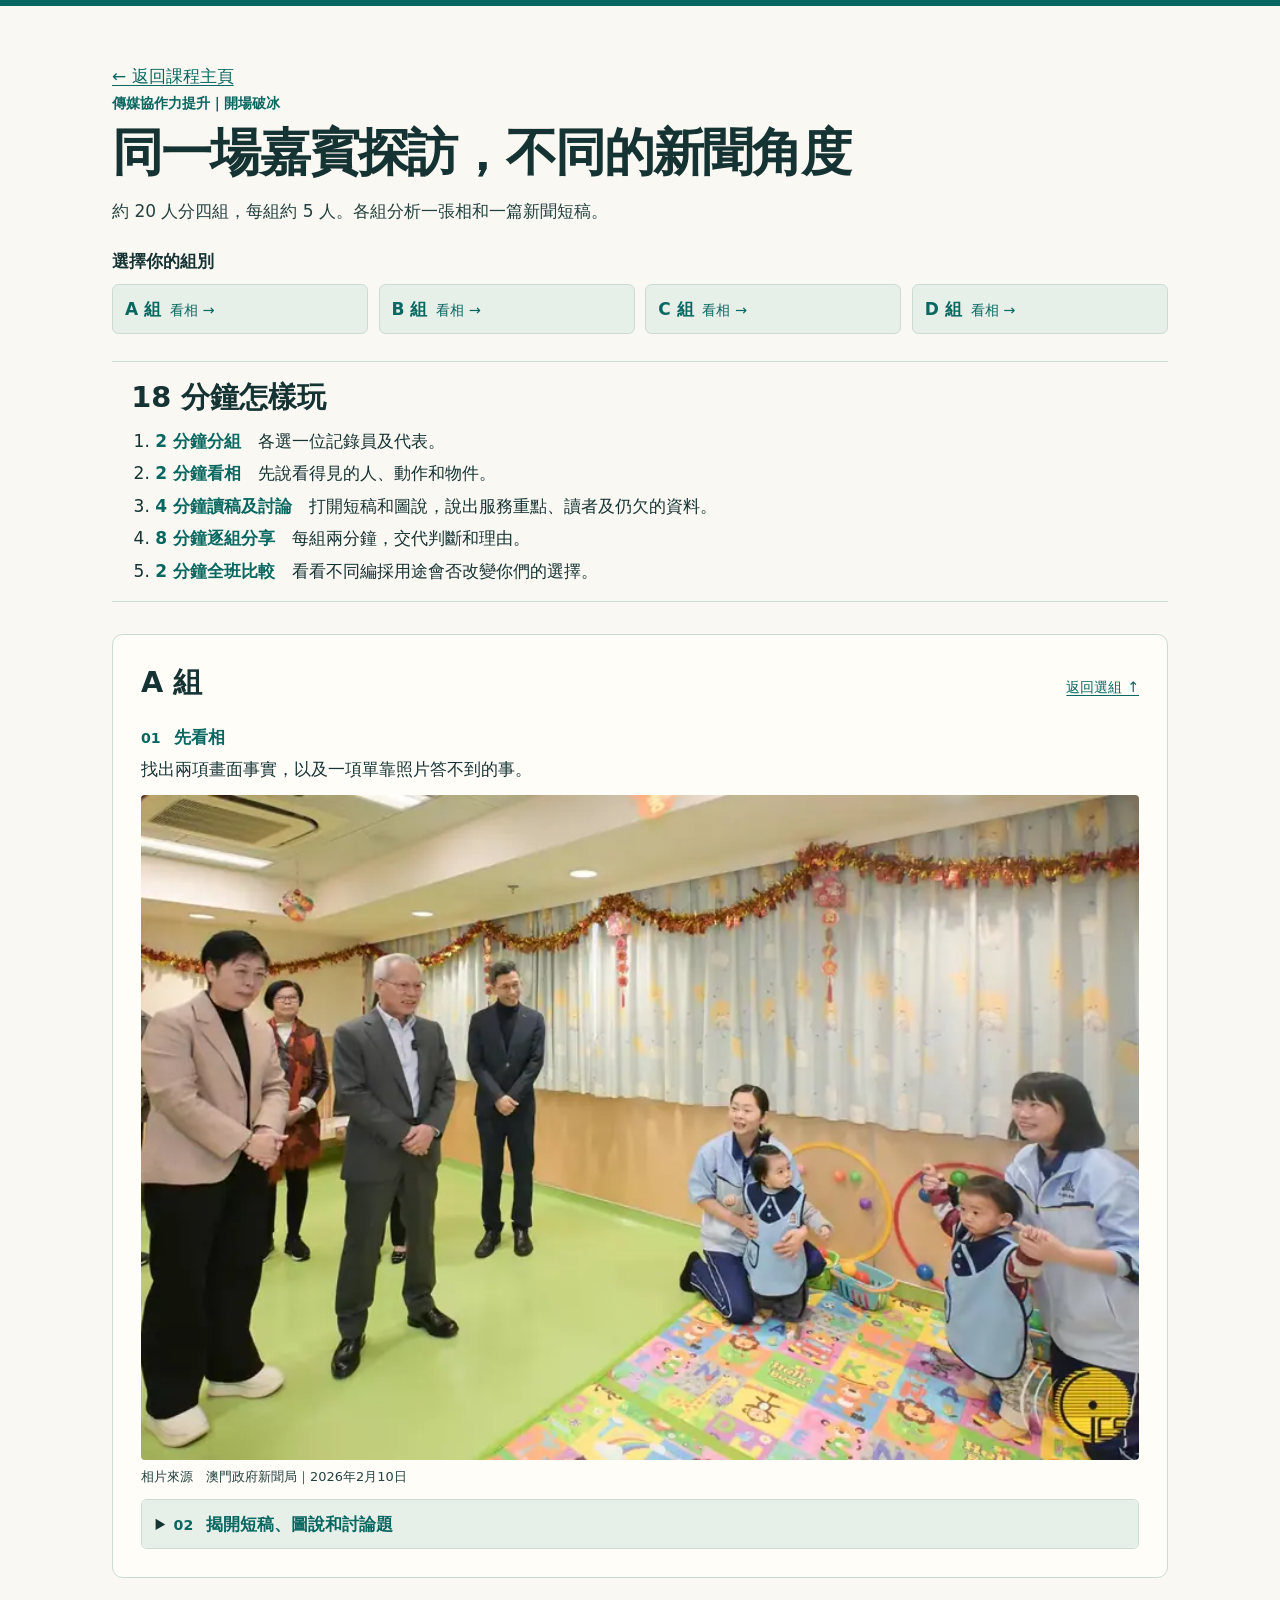
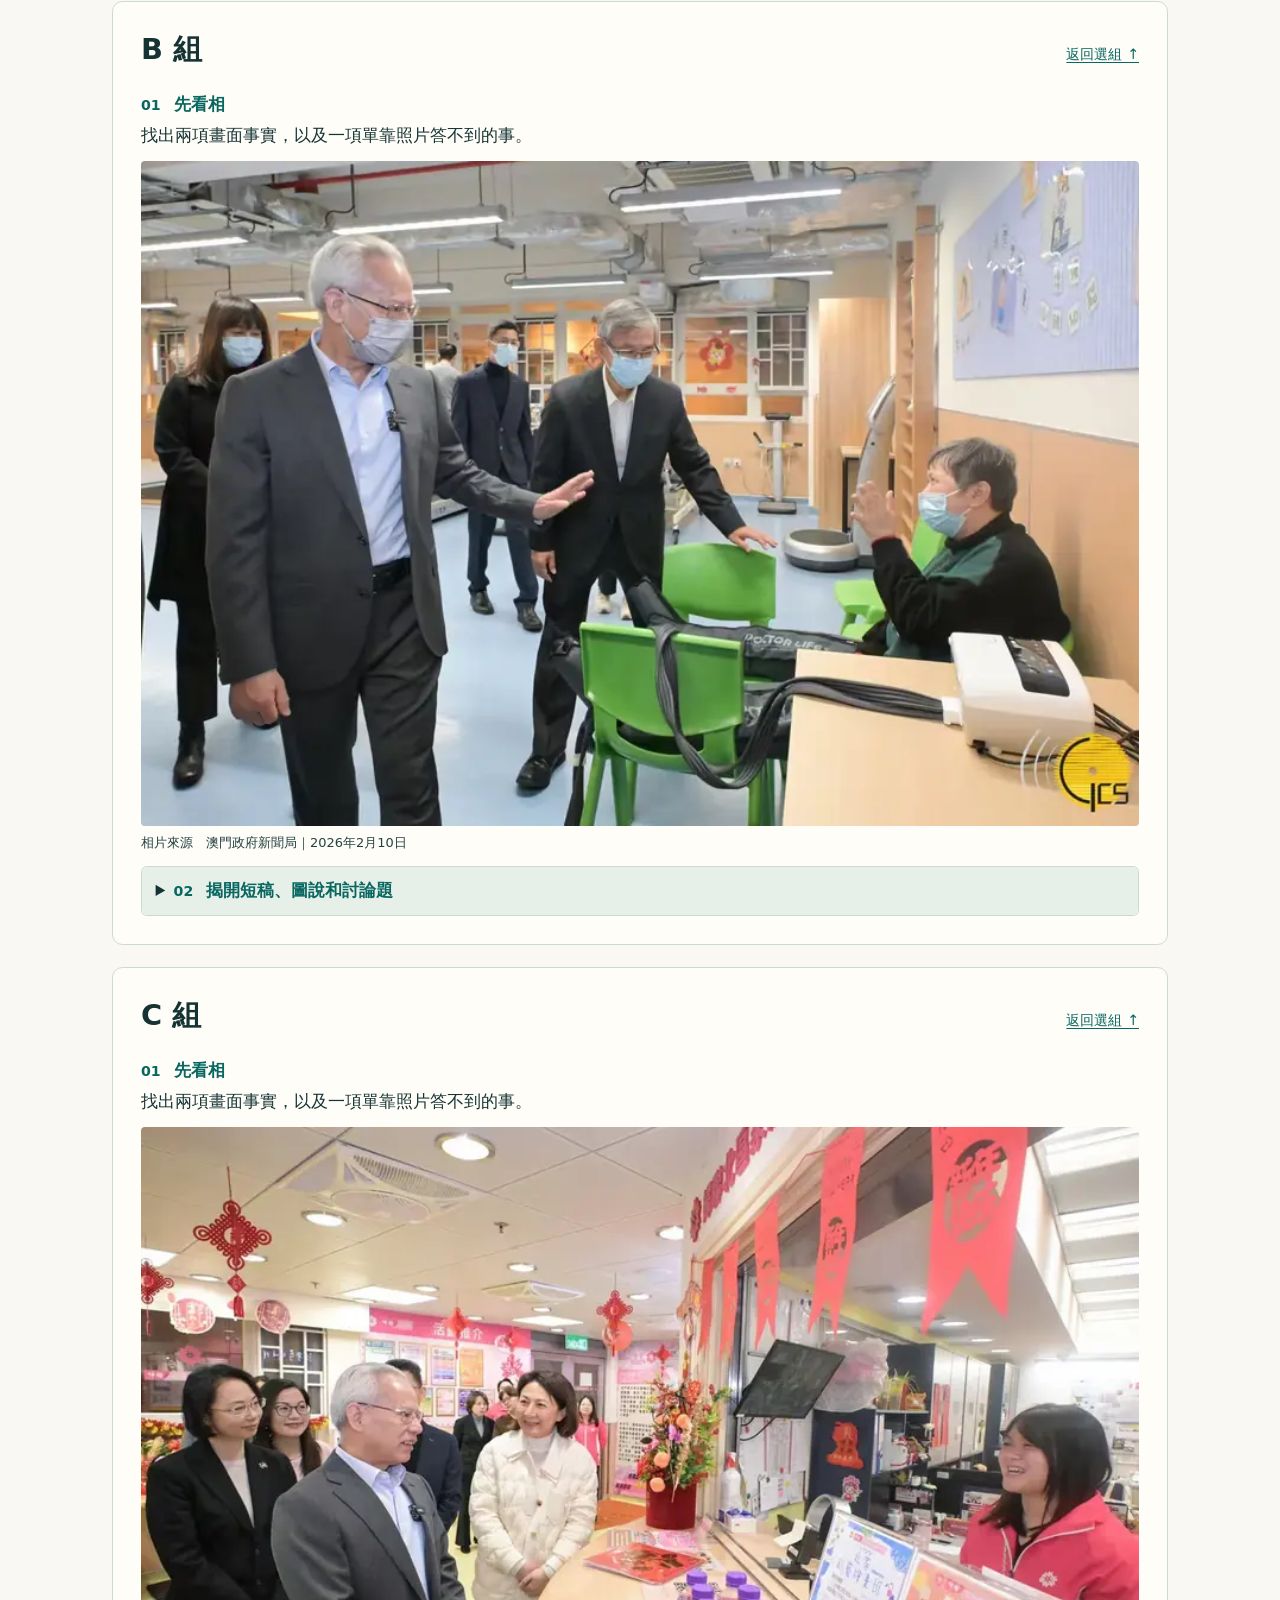
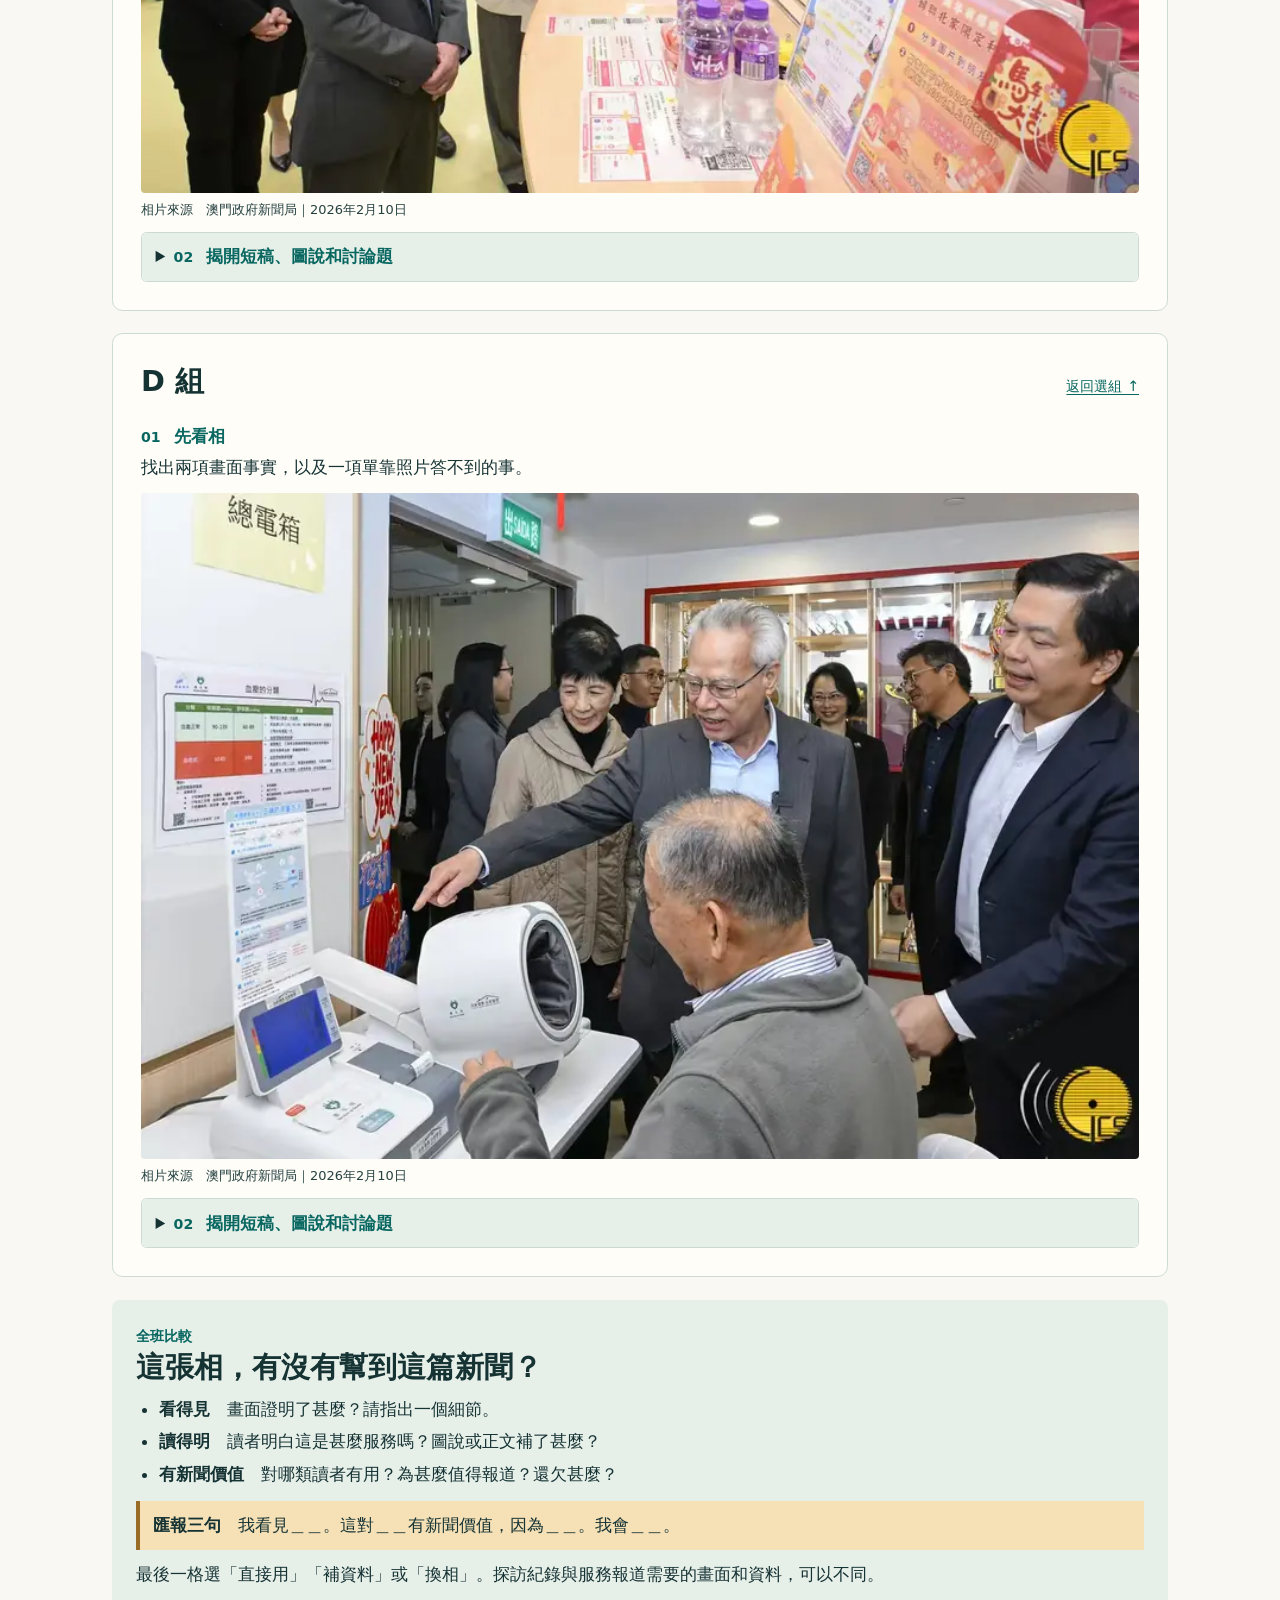
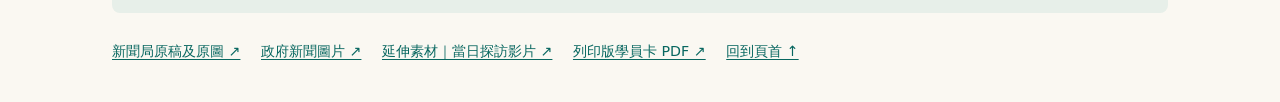
==== icebreaker.html @ f26a5cd6 "Publish reusable media training classroom" ====
<!doctype html>
<html lang="zh-Hant">
<head>
<meta charset="utf-8">
<meta name="viewport" content="width=device-width, initial-scale=1">
<meta name="robots" content="noindex,nofollow"><title>同一場嘉賓探訪，不同的新聞角度｜課堂破冰</title>
<style>
:root {
  color-scheme: light;
  --paper: #faf8f2;
  --ink: #163334;
  --body: #244140;
  --teal: #086760;
  --pale: #e7efe9;
  --rule: #cbdad3;
  --gold: #f6e1b7;
  --brown: #553a14;
}
* { box-sizing: border-box; }
body {
  margin: 0;
  color: var(--ink);
  background: var(--paper);
  font-family: system-ui, "PingFang TC", "Noto Sans CJK TC", "Microsoft JhengHei", sans-serif;
  font-size: 1.0625rem;
  line-height: 1.7;
  border-block-start: .4rem solid var(--teal);
}
.wrap { width: min(66rem, 100% - 2rem); margin-inline: auto; }
main { padding-block: clamp(1.5rem, 5vw, 3.5rem) 2rem; }
h1, h2, h3, p { margin: 0; }
h1 { font-size: clamp(1.85rem, 5.5vw, 3.2rem); letter-spacing: -.035em; line-height: 1.2; margin-block: .4rem .85rem; }
h2 { font-size: clamp(1.35rem, 3vw, 1.8rem); line-height: 1.35; }
h3 { font-size: clamp(1.1rem, 3vw, 1.42rem); line-height: 1.5; margin-block: .25rem .5rem; }
a { color: var(--teal); text-underline-offset: .2em; }
:focus-visible { outline: .18rem solid var(--teal); outline-offset: .2rem; }
.eyebrow, .label, .step { color: var(--teal); font-weight: 700; }
.eyebrow, .label { font-size: .9rem; }
.intro p:last-child { color: var(--body); }
.group-nav { margin-block: 1.35rem 1.7rem; }
.group-nav p { margin-bottom: .5rem; font-weight: 700; }
.group-links { display: grid; grid-template-columns: repeat(4, minmax(0, 1fr)); gap: .65rem; }
.group-links a {
  display: flex; align-items: baseline; flex-wrap: wrap; gap: .2rem .55rem;
  padding: .6rem .75rem; min-height: 2.9rem; text-decoration: none;
  background: var(--pale); border: 1px solid var(--rule); border-radius: .4rem;
}
.group-links a:hover, .group-links a:focus-visible { background: #d8e9df; }
.group-links strong { white-space: nowrap; }
.group-links span, .return { font-size: .9rem; }
.flow { margin-block: 0 2rem; padding: 1rem 1.2rem; border-block: 1px solid var(--rule); }
.flow ol { margin-block: .6rem 0; padding-inline-start: 1.5rem; }
.flow li + li { margin-block-start: .22rem; }
.flow strong { color: var(--teal); }
.case {
  background: #fffdf8; border: 1px solid var(--rule);
  padding: clamp(.9rem, 3.2vw, 1.75rem);
  margin-block: 0 1.4rem; border-radius: .65rem;
}
.case:target { border-color: var(--teal); }
.case-header { display: flex; align-items: baseline; justify-content: space-between; gap: .4rem .8rem; flex-wrap: wrap; margin-bottom: .85rem; }
.return { display: inline-flex; align-items: center; min-height: 2.75rem; }
.step span { display: inline-block; margin-right: .45rem; font-variant-numeric: tabular-nums; font-size: .83em; }
.case > .step + p { margin-block: .15rem .7rem; }
figure { margin: 0; }
figure img { display: block; width: 100%; height: auto; background: var(--pale); border-radius: .25rem; }
figcaption { font-size: .81rem; color: var(--body); padding-block: .38rem .7rem; }
details { border: 1px solid var(--rule); border-radius: .35rem; }
summary { cursor: pointer; min-height: 2.75rem; padding: .6rem .85rem; background: var(--pale); border-radius: .3rem; }
summary:hover { background: #d8e9df; }
.reveal { padding: .85rem; }
.caption, .prompt { margin-top: .85rem; padding: .72rem .85rem; border-radius: .25rem; }
.caption { background: var(--pale); }
.prompt { background: var(--gold); color: var(--brown); }
.prompt .label { color: var(--brown); }
.source { display: flex; flex-wrap: wrap; gap: .25rem 1.2rem; margin-top: .6rem; font-size: .89rem; }
.source a { display: inline-flex; align-items: center; min-height: 2.75rem; }
.compare { padding: clamp(.9rem, 3vw, 1.5rem); background: var(--pale); border-radius: .5rem; }
.compare ul { margin-block: .5rem .75rem; padding-inline-start: 1.45rem; }
.compare li + li { margin-top: .22rem; }
.vote { border-inline-start: .25rem solid #996d26; background: var(--gold); padding: .65rem .8rem; }
.compare p:last-child { margin-top: .6rem; }
.footer { font-size: .89rem; margin-top: 1.25rem; }
.footer a { display: inline-block; margin-inline-end: 1rem; padding-block: .4rem; }
@media (max-width: 38rem) {
  .group-links { grid-template-columns: repeat(2, minmax(0, 1fr)); }
}
</style>
</head>
<body>
<main class="wrap">
  <p><a href="./" id="classroom-return">← 返回課程主頁</a></p>
  <header class="intro" id="top">
    <p class="eyebrow">傳媒協作力提升｜開場破冰</p>
    <h1>同一場嘉賓探訪，不同的新聞角度</h1>
    <p>約 20 人分四組，每組約 5 人。各組分析一張相和一篇新聞短稿。</p>
  </header>
  <nav class="group-nav" id="groups" aria-label="選擇組別">
    <p>選擇你的組別</p>
    <div class="group-links"><a href="#group-A"><strong>A 組</strong><span>看相 →</span></a><a href="#group-B"><strong>B 組</strong><span>看相 →</span></a><a href="#group-C"><strong>C 組</strong><span>看相 →</span></a><a href="#group-D"><strong>D 組</strong><span>看相 →</span></a></div>
  </nav>
  <section class="flow" aria-labelledby="flow-title">
    <h2 id="flow-title">18 分鐘怎樣玩</h2>
    <ol>
      <li><strong>2 分鐘分組</strong>　各選一位記錄員及代表。</li>
      <li><strong>2 分鐘看相</strong>　先說看得見的人、動作和物件。</li>
      <li><strong>4 分鐘讀稿及討論</strong>　打開短稿和圖說，說出服務重點、讀者及仍欠的資料。</li>
      <li><strong>8 分鐘逐組分享</strong>　每組兩分鐘，交代判斷和理由。</li>
      <li><strong>2 分鐘全班比較</strong>　看看不同編採用途會否改變你們的選擇。</li>
    </ol>
  </section>

  
<section class="case" id="group-A" aria-labelledby="heading-A">
  <header class="case-header">
    <h2 id="heading-A">A 組</h2>
    <a href="#groups" class="return">返回選組 ↑</a>
  </header>
  <p class="step"><span>01</span> 先看相</p>
  <p>找出兩項畫面事實，以及一項單靠照片答不到的事。</p>
  <figure>
    <img src="[data-uri]" alt="有人站在室內，一旁有成人、幼兒、地墊及玩具。" width="840" height="560" loading="eager" decoding="async">
    <figcaption>相片來源　澳門政府新聞局｜2026年2月10日</figcaption>
  </figure>
  <details>
    <summary><span class="step"><span>02</span> 揭開短稿、圖說和討論題</span></summary>
    <div class="reveal">
      <p class="label">托兒服務｜據官方原稿改寫</p>
      <h3>岑浩輝到訪小海鷗托兒所　了解幼兒照護安排</h3>
      <p>2026年2月10日，行政長官岑浩輝到望廈社屋探訪澳門街坊會聯合總會屬下的小海鷗托兒所，了解托兒設施、幼兒日常照護流程及培育安排。探訪期間，岑浩輝與在場幼兒互動。</p>
      <div class="caption">
        <p class="label">圖片說明｜課堂示範</p>
        <p>岑浩輝在小海鷗托兒所探訪，兩名工作人員在遊戲區陪伴幼兒。</p>
      </div>
      <div class="prompt">
        <p class="label">本組討論</p>
        <p>如果讀者是正在找托兒服務的家長，這張相回答了甚麼？還想知道甚麼？</p>
      </div>
      <p class="source"><a href="https://www.gcs.gov.mo/news/detail/zh-hant/N26BJfJbIP" target="_blank" rel="noopener noreferrer">閱讀新聞局同日原稿 ↗</a> <a href="#compare">匯報三句 ↓</a></p>
    </div>
  </details>
</section>

<section class="case" id="group-B" aria-labelledby="heading-B">
  <header class="case-header">
    <h2 id="heading-B">B 組</h2>
    <a href="#groups" class="return">返回選組 ↑</a>
  </header>
  <p class="step"><span>01</span> 先看相</p>
  <p>找出兩項畫面事實，以及一項單靠照片答不到的事。</p>
  <figure>
    <img src="[data-uri]" alt="有人站在座椅旁作手勢，前方坐著一人，桌上有設備。" width="840" height="560" loading="lazy" decoding="async">
    <figcaption>相片來源　澳門政府新聞局｜2026年2月10日</figcaption>
  </figure>
  <details>
    <summary><span class="step"><span>02</span> 揭開短稿、圖說和討論題</span></summary>
    <div class="reveal">
      <p class="label">康復服務｜據官方原稿改寫</p>
      <h3>岑浩輝探訪華暉康復中心　了解住宿及展能服務</h3>
      <p>2026年2月10日，行政長官岑浩輝探訪澳門明愛開辦的華暉康復綜合服務中心，了解中心為智障及自閉症人士提供的住宿與展能服務，以及為有發展障礙的兒童及青少年提供的日間暫托。</p>
      <div class="caption">
        <p class="label">圖片說明｜課堂示範</p>
        <p>岑浩輝在華暉康復綜合服務中心與一名坐在設備旁的服務使用者互動。</p>
      </div>
      <div class="prompt">
        <p class="label">本組討論</p>
        <p>你看見了甚麼行動？單憑照片，能分辨是哪一種康復服務嗎？</p>
      </div>
      <p class="source"><a href="https://www.gcs.gov.mo/news/detail/zh-hant/N26BJfJbIP" target="_blank" rel="noopener noreferrer">閱讀新聞局同日原稿 ↗</a> <a href="#compare">匯報三句 ↓</a></p>
    </div>
  </details>
</section>

<section class="case" id="group-C" aria-labelledby="heading-C">
  <header class="case-header">
    <h2 id="heading-C">C 組</h2>
    <a href="#groups" class="return">返回選組 ↑</a>
  </header>
  <p class="step"><span>01</span> 先看相</p>
  <p>找出兩項畫面事實，以及一項單靠照片答不到的事。</p>
  <figure>
    <img src="[data-uri]" alt="一群人在室內櫃位前，櫃位後有一人，旁邊有宣傳品。" width="840" height="560" loading="lazy" decoding="async">
    <figcaption>相片來源　澳門政府新聞局｜2026年2月10日</figcaption>
  </figure>
  <details>
    <summary><span class="step"><span>02</span> 揭開短稿、圖說和討論題</span></summary>
    <div class="reveal">
      <p class="label">家庭支援｜據官方原稿改寫</p>
      <h3>岑浩輝到訪婦聯北區中心　聽取家庭支援服務介紹</h3>
      <p>2026年2月10日，行政長官岑浩輝探訪澳門婦女聯合總會的北區家庭服務中心，聽取中心介紹社區支援工作。相關服務旨在增進家人之間的關係，預防家庭問題。岑浩輝亦與在場服務使用者交流。</p>
      <div class="caption">
        <p class="label">圖片說明｜課堂示範</p>
        <p>岑浩輝在婦聯北區家庭服務中心的接待處與職員交流。</p>
      </div>
      <div class="prompt">
        <p class="label">本組討論</p>
        <p>接待處畫面能帶出甚麼？要說明家庭支援，可以再補甚麼畫面或資料？</p>
      </div>
      <p class="source"><a href="https://www.gcs.gov.mo/news/detail/zh-hant/N26BJfJbIP" target="_blank" rel="noopener noreferrer">閱讀新聞局同日原稿 ↗</a> <a href="#compare">匯報三句 ↓</a></p>
    </div>
  </details>
</section>

<section class="case" id="group-D" aria-labelledby="heading-D">
  <header class="case-header">
    <h2 id="heading-D">D 組</h2>
    <a href="#groups" class="return">返回選組 ↑</a>
  </header>
  <p class="step"><span>01</span> 先看相</p>
  <p>找出兩項畫面事實，以及一項單靠照片答不到的事。</p>
  <figure>
    <img src="[data-uri]" alt="一人指向設備，另一人坐在設備前，旁邊有其他人。" width="840" height="560" loading="lazy" decoding="async">
    <figcaption>相片來源　澳門政府新聞局｜2026年2月10日</figcaption>
  </figure>
  <details>
    <summary><span class="step"><span>02</span> 揭開短稿、圖說和討論題</span></summary>
    <div class="reveal">
      <p class="label">安老服務｜據官方原稿改寫</p>
      <h3>岑浩輝探訪工聯望廈老人中心　了解長者日間服務</h3>
      <p>2026年2月10日，行政長官岑浩輝到訪澳門工會聯合總會屬下的望廈老人中心，了解中心的長者日間服務、家居照顧及支援工作，並與在場參與活動的長者交談。</p>
      <div class="caption">
        <p class="label">圖片說明｜課堂示範</p>
        <p>岑浩輝在望廈老人中心指向量血壓設備，一名長者坐在設備前。</p>
      </div>
      <div class="prompt">
        <p class="label">本組討論</p>
        <p>量血壓設備令照片更具體。它能代表稿件提到的家居照顧嗎？</p>
      </div>
      <p class="source"><a href="https://www.gcs.gov.mo/news/detail/zh-hant/N26BJfJbIP" target="_blank" rel="noopener noreferrer">閱讀新聞局同日原稿 ↗</a> <a href="#compare">匯報三句 ↓</a></p>
    </div>
  </details>
</section>

  <section class="compare" id="compare" aria-labelledby="compare-title">
    <p class="eyebrow">全班比較</p>
    <h2 id="compare-title">這張相，有沒有幫到這篇新聞？</h2>
    <ul>
      <li><strong>看得見</strong>　畫面證明了甚麼？請指出一個細節。</li>
      <li><strong>讀得明</strong>　讀者明白這是甚麼服務嗎？圖說或正文補了甚麼？</li>
      <li><strong>有新聞價值</strong>　對哪類讀者有用？為甚麼值得報道？還欠甚麼？</li>
    </ul>
    <p class="vote"><strong>匯報三句</strong>　我看見＿＿。這對＿＿有新聞價值，因為＿＿。我會＿＿。</p>
    <p>最後一格選「直接用」「補資料」或「換相」。探訪紀錄與服務報道需要的畫面和資料，可以不同。</p>
  </section>
  <footer class="footer">
    <a href="https://www.gcs.gov.mo/news/detail/zh-hant/N26BJfJbIP" target="_blank" rel="noopener noreferrer">新聞局原稿及原圖 ↗</a>
    <a href="https://www.gov.mo/zh-hant/news/1215395/" target="_blank" rel="noopener noreferrer">政府新聞圖片 ↗</a>
    <a href="https://www.youtube.com/watch?v=fDEyA7kWEuo" target="_blank" rel="noopener noreferrer">延伸素材｜當日探訪影片 ↗</a>
    <a href="https://chatgpt.com/library?file_id=libfile_eb724729a9508191b586e720d718692e&amp;account_id=personal" target="_blank" rel="noopener noreferrer">列印版學員卡 PDF ↗</a>
    <a href="#top">回到頁首 ↑</a>
  </footer>
</main>
<script src="./icebreaker-nav.js" defer></script>
</body>
</html>
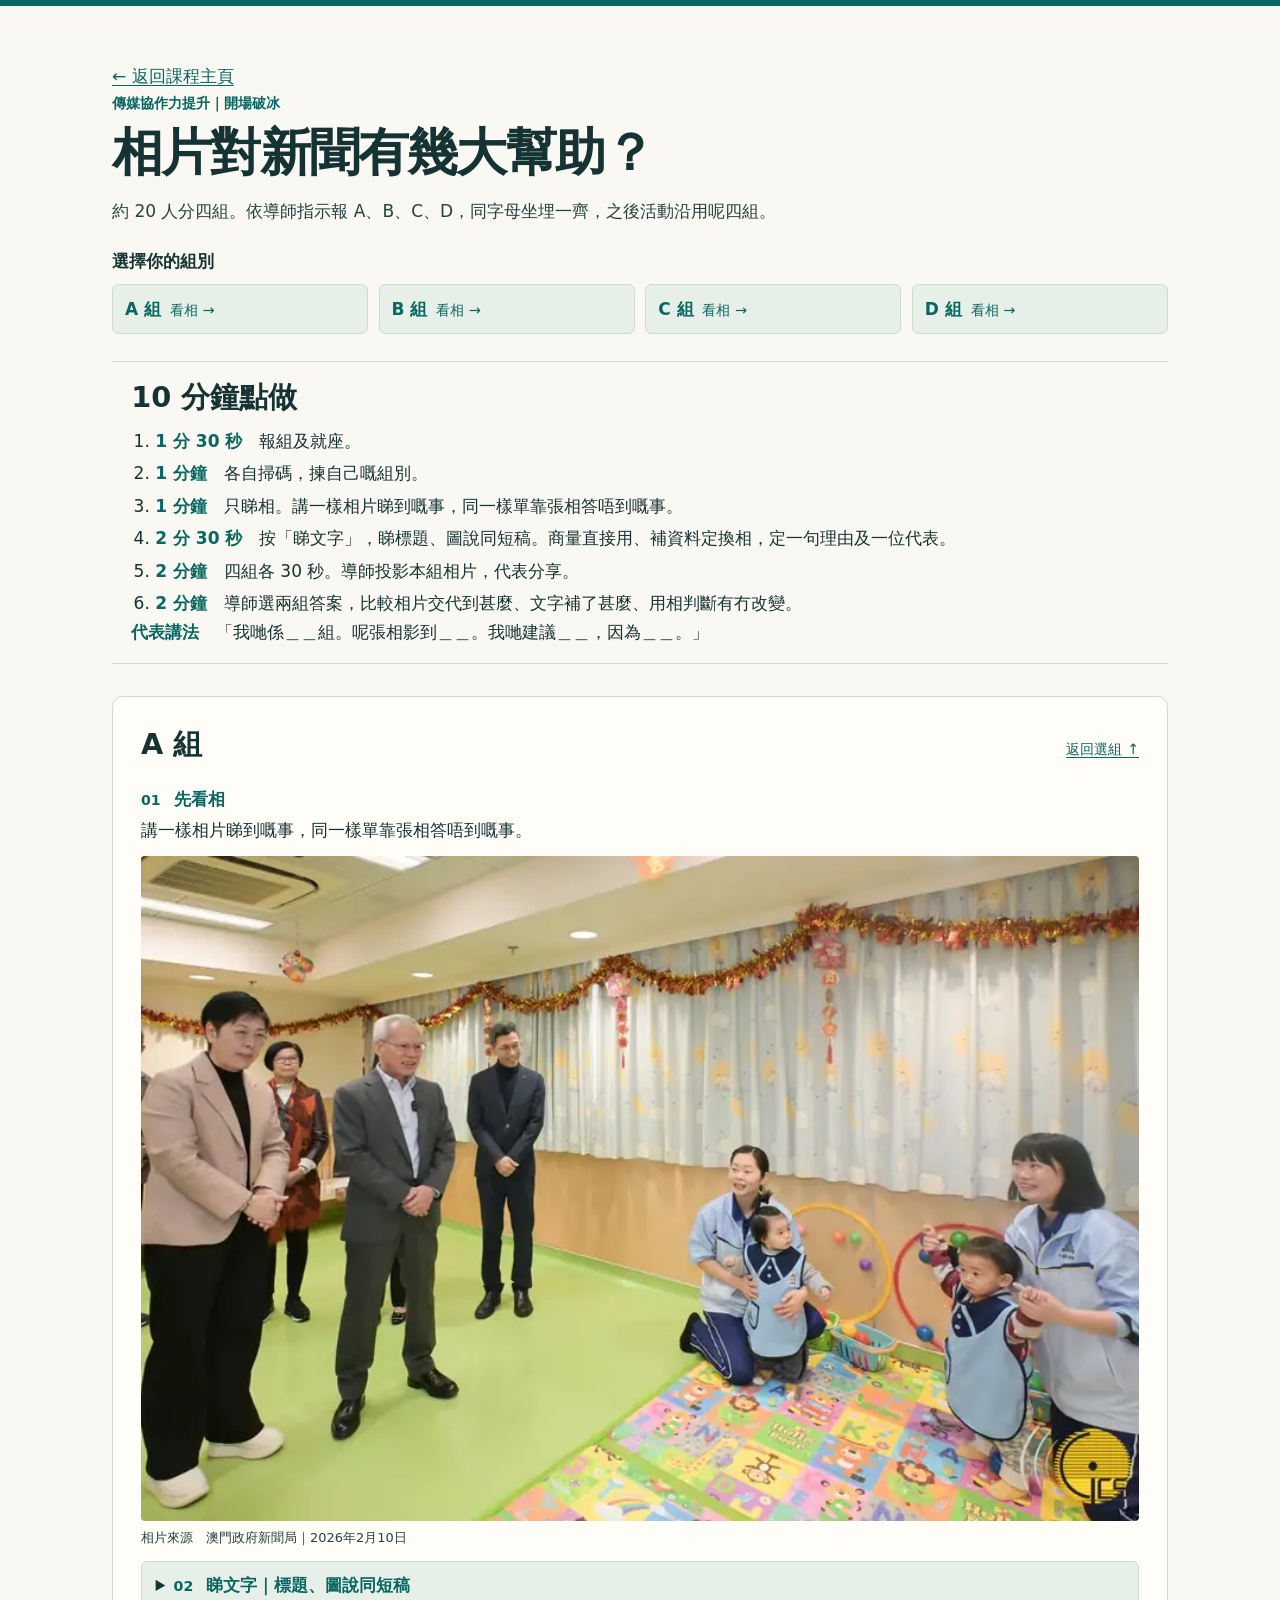
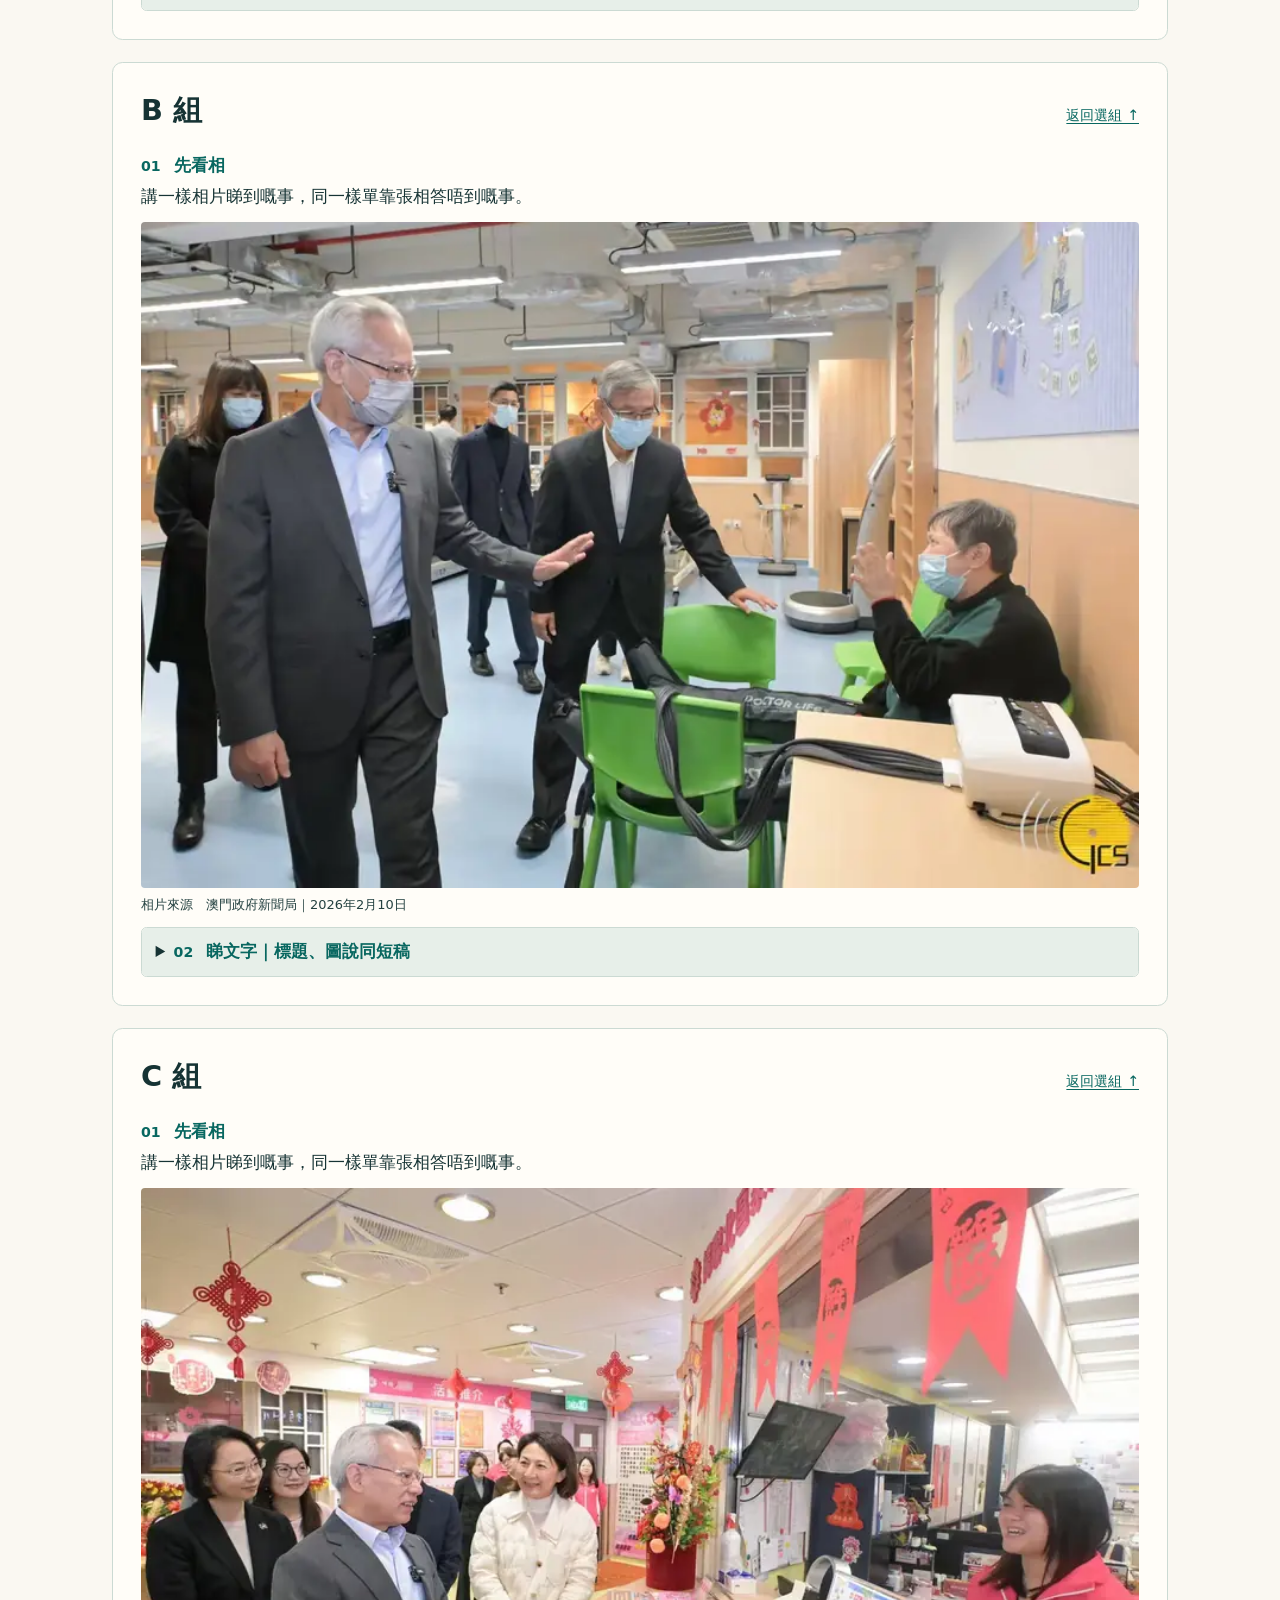
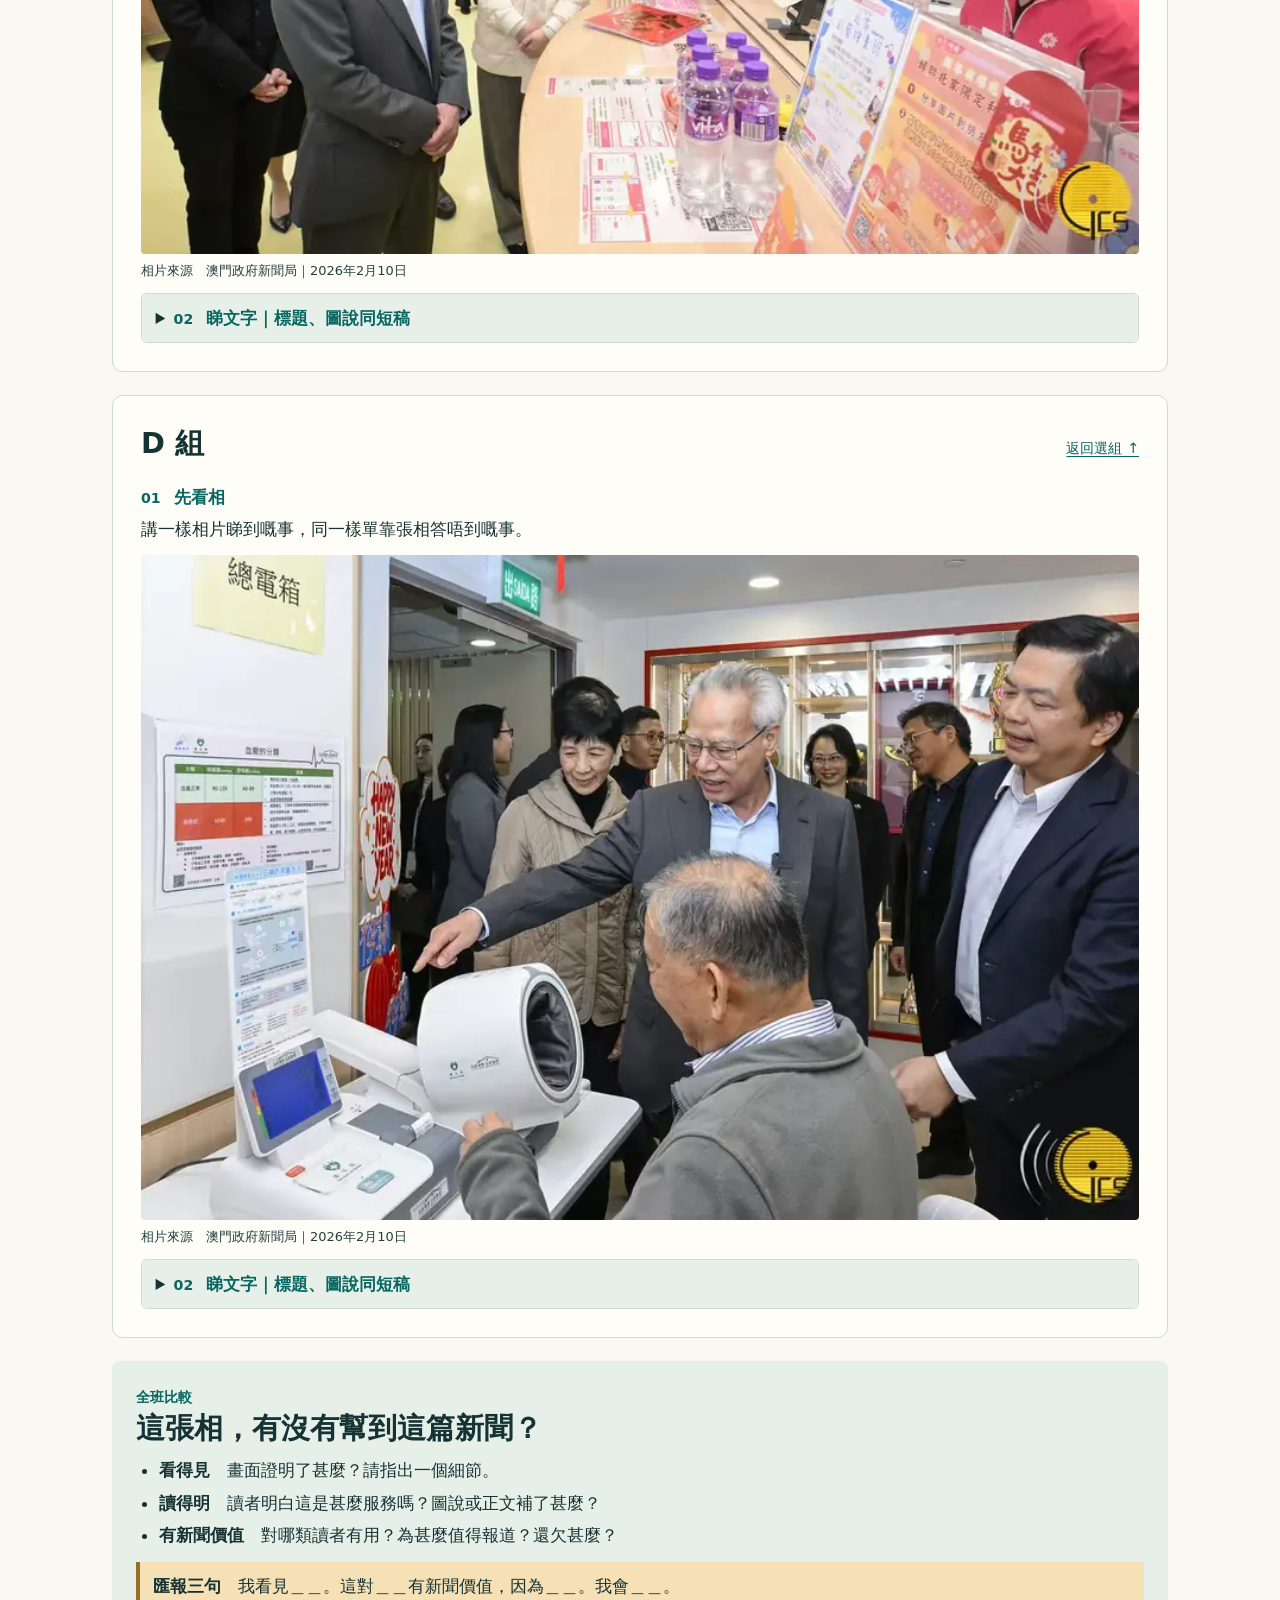
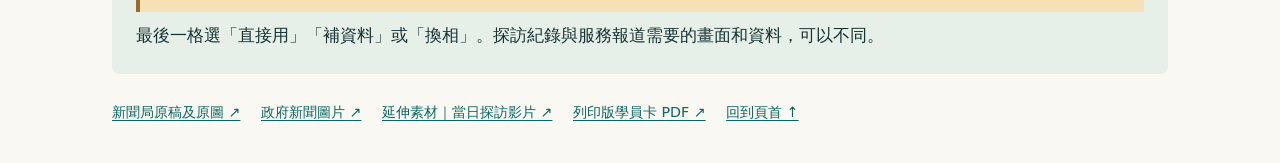
==== commit 1dd978f6: "Run the four-group photo icebreaker in ten minutes" ====
--- a/icebreaker.html
+++ b/icebreaker.html
@@ -3,7 +3,7 @@
 <head>
 <meta charset="utf-8">
 <meta name="viewport" content="width=device-width, initial-scale=1">
-<meta name="robots" content="noindex,nofollow"><title>同一場嘉賓探訪，不同的新聞角度｜課堂破冰</title>
+<meta name="robots" content="noindex,nofollow"><title>相片對新聞有幾大幫助？｜課堂破冰</title>
 <style>
 :root {
   color-scheme: light;
@@ -85,6 +85,7 @@
 @media (max-width: 38rem) {
   .group-links { grid-template-columns: repeat(2, minmax(0, 1fr)); }
 }
+[hidden]{display:none!important}
 </style>
 </head>
 <body>
@@ -92,22 +93,24 @@
   <p><a href="./" id="classroom-return">← 返回課程主頁</a></p>
   <header class="intro" id="top">
     <p class="eyebrow">傳媒協作力提升｜開場破冰</p>
-    <h1>同一場嘉賓探訪，不同的新聞角度</h1>
-    <p>約 20 人分四組，每組約 5 人。各組分析一張相和一篇新聞短稿。</p>
+    <h1>相片對新聞有幾大幫助？</h1>
+    <p>約 20 人分四組。依導師指示報 A、B、C、D，同字母坐埋一齊，之後活動沿用呢四組。</p>
   </header>
   <nav class="group-nav" id="groups" aria-label="選擇組別">
     <p>選擇你的組別</p>
     <div class="group-links"><a href="#group-A"><strong>A 組</strong><span>看相 →</span></a><a href="#group-B"><strong>B 組</strong><span>看相 →</span></a><a href="#group-C"><strong>C 組</strong><span>看相 →</span></a><a href="#group-D"><strong>D 組</strong><span>看相 →</span></a></div>
   </nav>
   <section class="flow" aria-labelledby="flow-title">
-    <h2 id="flow-title">18 分鐘怎樣玩</h2>
+    <h2 id="flow-title">10 分鐘點做</h2>
     <ol>
-      <li><strong>2 分鐘分組</strong>　各選一位記錄員及代表。</li>
-      <li><strong>2 分鐘看相</strong>　先說看得見的人、動作和物件。</li>
-      <li><strong>4 分鐘讀稿及討論</strong>　打開短稿和圖說，說出服務重點、讀者及仍欠的資料。</li>
-      <li><strong>8 分鐘逐組分享</strong>　每組兩分鐘，交代判斷和理由。</li>
-      <li><strong>2 分鐘全班比較</strong>　看看不同編採用途會否改變你們的選擇。</li>
+      <li><strong>1 分 30 秒</strong>　報組及就座。</li>
+      <li><strong>1 分鐘</strong>　各自掃碼，揀自己嘅組別。</li>
+      <li><strong>1 分鐘</strong>　只睇相。講一樣相片睇到嘅事，同一樣單靠張相答唔到嘅事。</li>
+      <li><strong>2 分 30 秒</strong>　按「睇文字」，睇標題、圖說同短稿。商量直接用、補資料定換相，定一句理由及一位代表。</li>
+      <li><strong>2 分鐘</strong>　四組各 30 秒。導師投影本組相片，代表分享。</li>
+      <li><strong>2 分鐘</strong>　導師選兩組答案，比較相片交代到甚麼、文字補了甚麼、用相判斷有冇改變。</li>
     </ol>
+    <p><strong>代表講法</strong>　「我哋係＿＿組。呢張相影到＿＿。我哋建議＿＿，因為＿＿。」</p>
   </section>
 
   
@@ -117,13 +120,13 @@
     <a href="#groups" class="return">返回選組 ↑</a>
   </header>
   <p class="step"><span>01</span> 先看相</p>
-  <p>找出兩項畫面事實，以及一項單靠照片答不到的事。</p>
+  <p>講一樣相片睇到嘅事，同一樣單靠張相答唔到嘅事。</p>
   <figure>
     <img src="[data-uri]" alt="有人站在室內，一旁有成人、幼兒、地墊及玩具。" width="840" height="560" loading="eager" decoding="async">
     <figcaption>相片來源　澳門政府新聞局｜2026年2月10日</figcaption>
   </figure>
   <details>
-    <summary><span class="step"><span>02</span> 揭開短稿、圖說和討論題</span></summary>
+    <summary><span class="step"><span>02</span> 睇文字｜標題、圖說同短稿</span></summary>
     <div class="reveal">
       <p class="label">托兒服務｜據官方原稿改寫</p>
       <h3>岑浩輝到訪小海鷗托兒所　了解幼兒照護安排</h3>
@@ -133,7 +136,7 @@
         <p>岑浩輝在小海鷗托兒所探訪，兩名工作人員在遊戲區陪伴幼兒。</p>
       </div>
       <div class="prompt">
-        <p class="label">本組討論</p>
+        <p class="label">本組討論｜直接用、補資料，定換相？</p>
         <p>如果讀者是正在找托兒服務的家長，這張相回答了甚麼？還想知道甚麼？</p>
       </div>
       <p class="source"><a href="https://www.gcs.gov.mo/news/detail/zh-hant/N26BJfJbIP" target="_blank" rel="noopener noreferrer">閱讀新聞局同日原稿 ↗</a> <a href="#compare">匯報三句 ↓</a></p>
@@ -147,13 +150,13 @@
     <a href="#groups" class="return">返回選組 ↑</a>
   </header>
   <p class="step"><span>01</span> 先看相</p>
-  <p>找出兩項畫面事實，以及一項單靠照片答不到的事。</p>
+  <p>講一樣相片睇到嘅事，同一樣單靠張相答唔到嘅事。</p>
   <figure>
     <img src="[data-uri]" alt="有人站在座椅旁作手勢，前方坐著一人，桌上有設備。" width="840" height="560" loading="lazy" decoding="async">
     <figcaption>相片來源　澳門政府新聞局｜2026年2月10日</figcaption>
   </figure>
   <details>
-    <summary><span class="step"><span>02</span> 揭開短稿、圖說和討論題</span></summary>
+    <summary><span class="step"><span>02</span> 睇文字｜標題、圖說同短稿</span></summary>
     <div class="reveal">
       <p class="label">康復服務｜據官方原稿改寫</p>
       <h3>岑浩輝探訪華暉康復中心　了解住宿及展能服務</h3>
@@ -163,7 +166,7 @@
         <p>岑浩輝在華暉康復綜合服務中心與一名坐在設備旁的服務使用者互動。</p>
       </div>
       <div class="prompt">
-        <p class="label">本組討論</p>
+        <p class="label">本組討論｜直接用、補資料，定換相？</p>
         <p>你看見了甚麼行動？單憑照片，能分辨是哪一種康復服務嗎？</p>
       </div>
       <p class="source"><a href="https://www.gcs.gov.mo/news/detail/zh-hant/N26BJfJbIP" target="_blank" rel="noopener noreferrer">閱讀新聞局同日原稿 ↗</a> <a href="#compare">匯報三句 ↓</a></p>
@@ -177,13 +180,13 @@
     <a href="#groups" class="return">返回選組 ↑</a>
   </header>
   <p class="step"><span>01</span> 先看相</p>
-  <p>找出兩項畫面事實，以及一項單靠照片答不到的事。</p>
+  <p>講一樣相片睇到嘅事，同一樣單靠張相答唔到嘅事。</p>
   <figure>
     <img src="[data-uri]" alt="一群人在室內櫃位前，櫃位後有一人，旁邊有宣傳品。" width="840" height="560" loading="lazy" decoding="async">
     <figcaption>相片來源　澳門政府新聞局｜2026年2月10日</figcaption>
   </figure>
   <details>
-    <summary><span class="step"><span>02</span> 揭開短稿、圖說和討論題</span></summary>
+    <summary><span class="step"><span>02</span> 睇文字｜標題、圖說同短稿</span></summary>
     <div class="reveal">
       <p class="label">家庭支援｜據官方原稿改寫</p>
       <h3>岑浩輝到訪婦聯北區中心　聽取家庭支援服務介紹</h3>
@@ -193,7 +196,7 @@
         <p>岑浩輝在婦聯北區家庭服務中心的接待處與職員交流。</p>
       </div>
       <div class="prompt">
-        <p class="label">本組討論</p>
+        <p class="label">本組討論｜直接用、補資料，定換相？</p>
         <p>接待處畫面能帶出甚麼？要說明家庭支援，可以再補甚麼畫面或資料？</p>
       </div>
       <p class="source"><a href="https://www.gcs.gov.mo/news/detail/zh-hant/N26BJfJbIP" target="_blank" rel="noopener noreferrer">閱讀新聞局同日原稿 ↗</a> <a href="#compare">匯報三句 ↓</a></p>
@@ -207,13 +210,13 @@
     <a href="#groups" class="return">返回選組 ↑</a>
   </header>
   <p class="step"><span>01</span> 先看相</p>
-  <p>找出兩項畫面事實，以及一項單靠照片答不到的事。</p>
+  <p>講一樣相片睇到嘅事，同一樣單靠張相答唔到嘅事。</p>
   <figure>
     <img src="[data-uri]" alt="一人指向設備，另一人坐在設備前，旁邊有其他人。" width="840" height="560" loading="lazy" decoding="async">
     <figcaption>相片來源　澳門政府新聞局｜2026年2月10日</figcaption>
   </figure>
   <details>
-    <summary><span class="step"><span>02</span> 揭開短稿、圖說和討論題</span></summary>
+    <summary><span class="step"><span>02</span> 睇文字｜標題、圖說同短稿</span></summary>
     <div class="reveal">
       <p class="label">安老服務｜據官方原稿改寫</p>
       <h3>岑浩輝探訪工聯望廈老人中心　了解長者日間服務</h3>
@@ -223,7 +226,7 @@
         <p>岑浩輝在望廈老人中心指向量血壓設備，一名長者坐在設備前。</p>
       </div>
       <div class="prompt">
-        <p class="label">本組討論</p>
+        <p class="label">本組討論｜直接用、補資料，定換相？</p>
         <p>量血壓設備令照片更具體。它能代表稿件提到的家居照顧嗎？</p>
       </div>
       <p class="source"><a href="https://www.gcs.gov.mo/news/detail/zh-hant/N26BJfJbIP" target="_blank" rel="noopener noreferrer">閱讀新聞局同日原稿 ↗</a> <a href="#compare">匯報三句 ↓</a></p>
